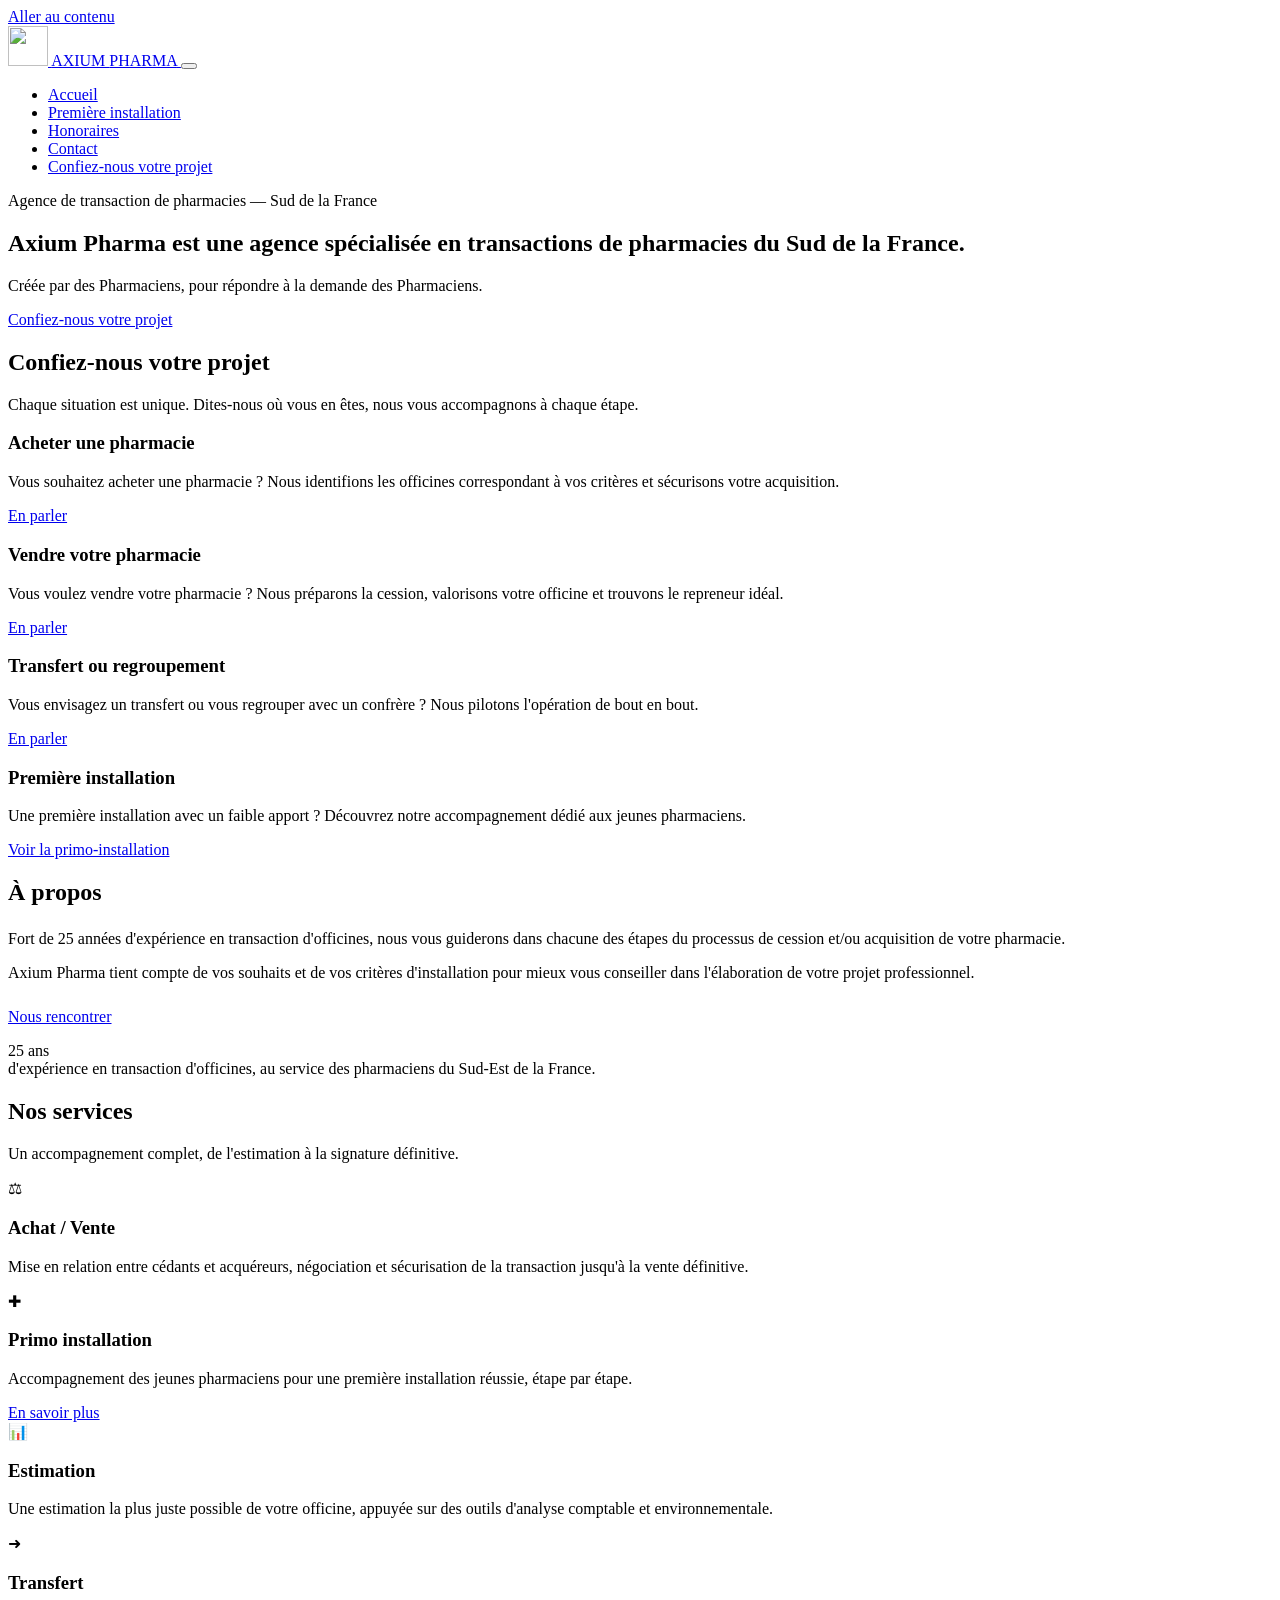
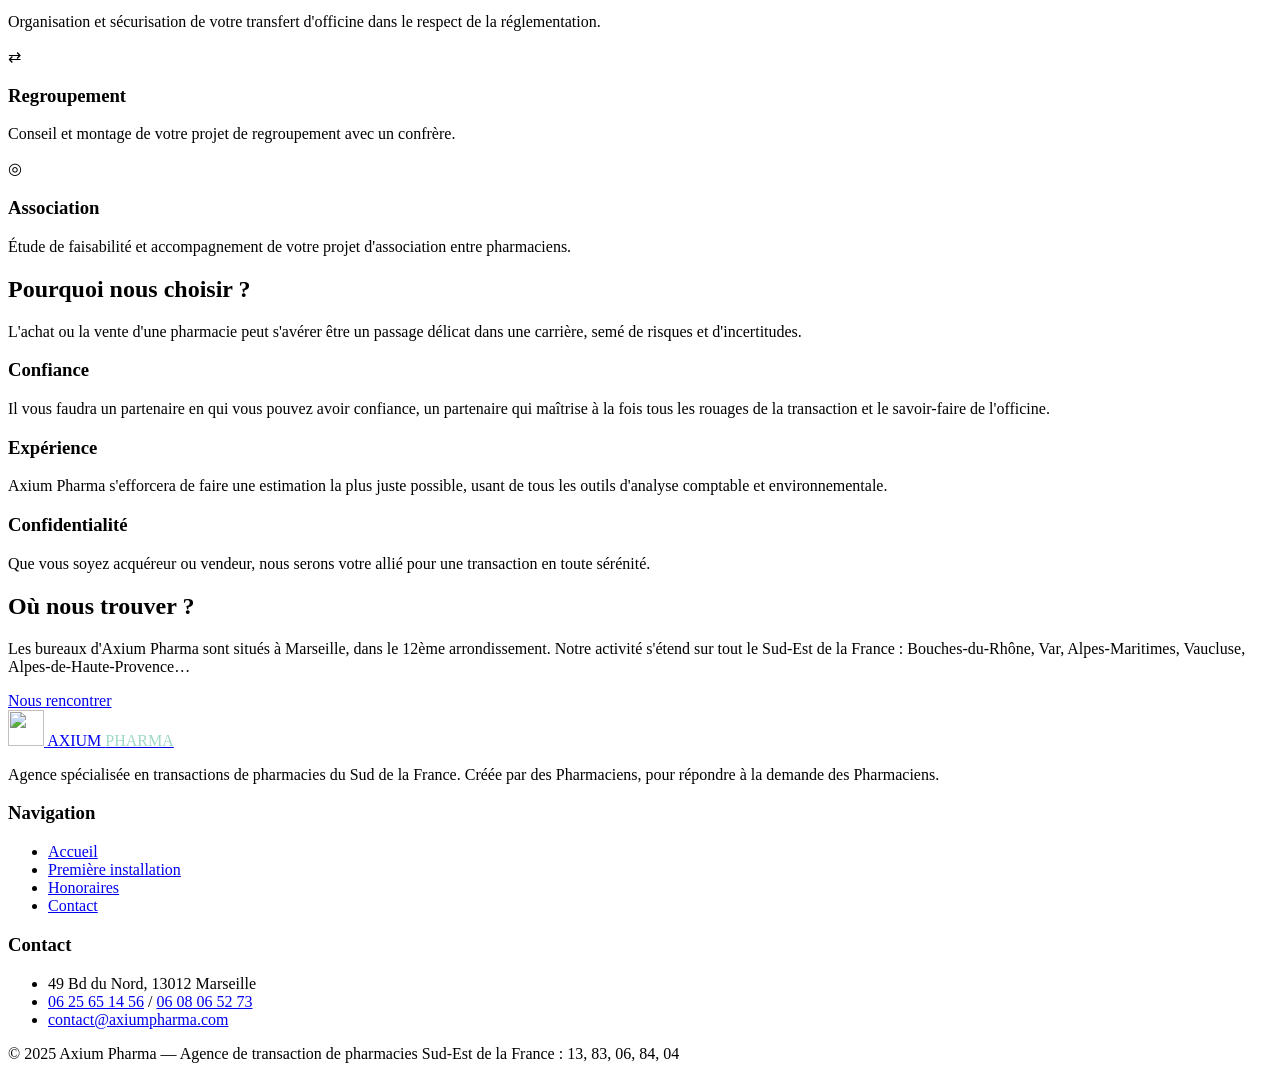
==== index.html @ 80dd694c "Create index.html for Axium Pharma website Initial creation of the index.html file for the Axium Pha" ====
<!DOCTYPE html>
<html lang="fr">
<head>
  <meta charset="UTF-8">
  <meta name="viewport" content="width=device-width, initial-scale=1.0">
  <title>AXIUM PHARMA | Agence de Transaction de Pharmacies | Sud de la France</title>
  <meta name="description" content="Achat / Vente de pharmacies avec Axium Pharma, agence de transaction pharmaceutique. Nous vous conseillons et vous accompagnons pour l'acquisition ou la cession de votre pharmacie. Estimation, étude prévisionnelle, prospection, transfert... Annonces pharmacies 13 / Pharmacie à vendre Provence">
  <link rel="icon" type="image/svg+xml" href="assets/img/favicon.svg">
  <link rel="preconnect" href="https://fonts.googleapis.com">
  <link rel="preconnect" href="https://fonts.gstatic.com" crossorigin>
  <link href="https://fonts.googleapis.com/css2?family=Fraunces:opsz,wght@9..144,500;9..144,600;9..144,700&family=Inter:wght@400;500;600;700&display=swap" rel="stylesheet">
  <link rel="stylesheet" href="assets/css/style.css">
  <meta property="og:type" content="website">
  <meta property="og:site_name" content="Axium Pharma">
  <meta property="og:title" content="AXIUM PHARMA | Agence de Transaction de Pharmacies | Sud de la France">
  <meta property="og:description" content="Créée par des Pharmaciens, pour répondre à la demande des Pharmaciens. Achat, vente, transfert, primo-installation de pharmacies dans le Sud-Est de la France.">
  <meta property="og:url" content="https://www.axiumpharma.com/">
</head>
<body>
  <a class="skip-link" href="#contenu">Aller au contenu</a>

  <header class="site-header">
    <div class="container header-inner">
      <a class="brand" href="index.html" aria-label="Axium Pharma - Accueil">
        <img src="assets/img/logo.svg" alt="" width="40" height="40">
        <span class="brand-name">AXIUM <span>PHARMA</span></span>
      </a>
      <button class="burger" aria-label="Ouvrir le menu" aria-expanded="false" aria-controls="nav">
        <span></span><span></span><span></span>
      </button>
      <nav class="main-nav" id="nav" aria-label="Navigation principale">
        <ul>
          <li><a href="index.html" data-page="index.html">Accueil</a></li>
          <li><a href="inst.html" data-page="inst.html">Première installation</a></li>
          <li><a href="honoraires.html" data-page="honoraires.html">Honoraires</a></li>
          <li><a href="contact.html" data-page="contact.html">Contact</a></li>
          <li><a class="btn nav-cta" href="contact.html">Confiez-nous votre projet</a></li>
        </ul>
      </nav>
    </div>
  </header>

  <main id="contenu">
    <section class="hero">
      <div class="container">
        <p class="eyebrow">Agence de transaction de pharmacies — Sud de la France</p>
        <h1>Axium Pharma est une agence spécialisée en transactions de pharmacies du Sud de la France.</h1>
        <p class="sub">Créée par des Pharmaciens, pour répondre à la demande des Pharmaciens.</p>
        <div class="hero-actions">
          <a class="btn btn-light" href="contact.html">Confiez-nous votre projet</a>
          <a class="btn btn-outline" style="color:#fff !important;border-color:rgba(255,255,255,.6)" href="#services">Découvrir nos services</a>
        </div>
      </div>
    </section>

    <section class="section" id="projet">
      <div class="container">
        <div class="section-head">
          <h2>Confiez-nous votre projet</h2>
          <p>Chaque situation est unique. Dites-nous où vous en êtes, nous vous accompagnons à chaque étape.</p>
        </div>
        <div class="cards">
          <div class="card">
            <h3>Acheter une pharmacie</h3>
            <p>Vous souhaitez acheter une pharmacie ? Nous identifions les officines correspondant à vos critères et sécurisons votre acquisition.</p>
            <a class="card-link" href="contact.html">En parler</a>
          </div>
          <div class="card">
            <h3>Vendre votre pharmacie</h3>
            <p>Vous voulez vendre votre pharmacie ? Nous préparons la cession, valorisons votre officine et trouvons le repreneur idéal.</p>
            <a class="card-link" href="contact.html">En parler</a>
          </div>
          <div class="card">
            <h3>Transfert ou regroupement</h3>
            <p>Vous envisagez un transfert ou vous regrouper avec un confrère ? Nous pilotons l'opération de bout en bout.</p>
            <a class="card-link" href="contact.html">En parler</a>
          </div>
          <div class="card">
            <h3>Première installation</h3>
            <p>Une première installation avec un faible apport ? Découvrez notre accompagnement dédié aux jeunes pharmaciens.</p>
            <a class="card-link" href="inst.html">Voir la primo-installation</a>
          </div>
        </div>
      </div>
    </section>

    <section class="section alt" id="apropos">
      <div class="container about-grid">
        <div>
          <div class="section-head" style="margin-bottom:24px">
            <h2>À propos</h2>
          </div>
          <p>Fort de 25 années d'expérience en transaction d'officines, nous vous guiderons dans chacune des étapes du processus de cession et/ou acquisition de votre pharmacie.</p>
          <p>Axium Pharma tient compte de vos souhaits et de vos critères d'installation pour mieux vous conseiller dans l'élaboration de votre projet professionnel.</p>
          <p style="margin-top:26px"><a class="btn" href="contact.html">Nous rencontrer</a></p>
        </div>
        <div class="about-badge">
          <div class="number">25 ans</div>
          <div class="label">d'expérience en transaction d'officines, au service des pharmaciens du Sud-Est de la France.</div>
        </div>
      </div>
    </section>

    <section class="section" id="services">
      <div class="container">
        <div class="section-head">
          <h2>Nos services</h2>
          <p>Un accompagnement complet, de l'estimation à la signature définitive.</p>
        </div>
        <div class="cards">
          <div class="card">
            <div class="icon">⚖</div>
            <h3>Achat / Vente</h3>
            <p>Mise en relation entre cédants et acquéreurs, négociation et sécurisation de la transaction jusqu'à la vente définitive.</p>
          </div>
          <div class="card">
            <div class="icon">✚</div>
            <h3>Primo installation</h3>
            <p>Accompagnement des jeunes pharmaciens pour une première installation réussie, étape par étape.</p>
            <a class="card-link" href="inst.html">En savoir plus</a>
          </div>
          <div class="card">
            <div class="icon">📊</div>
            <h3>Estimation</h3>
            <p>Une estimation la plus juste possible de votre officine, appuyée sur des outils d'analyse comptable et environnementale.</p>
          </div>
          <div class="card">
            <div class="icon">➜</div>
            <h3>Transfert</h3>
            <p>Organisation et sécurisation de votre transfert d'officine dans le respect de la réglementation.</p>
          </div>
          <div class="card">
            <div class="icon">⇄</div>
            <h3>Regroupement</h3>
            <p>Conseil et montage de votre projet de regroupement avec un confrère.</p>
          </div>
          <div class="card">
            <div class="icon">◎</div>
            <h3>Association</h3>
            <p>Étude de faisabilité et accompagnement de votre projet d'association entre pharmaciens.</p>
          </div>
        </div>
      </div>
    </section>

    <section class="section alt" id="pourquoi">
      <div class="container">
        <div class="section-head">
          <h2>Pourquoi nous choisir ?</h2>
          <p>L'achat ou la vente d'une pharmacie peut s'avérer être un passage délicat dans une carrière, semé de risques et d'incertitudes.</p>
        </div>
        <div class="pillars">
          <div class="pillar">
            <h3>Confiance</h3>
            <p>Il vous faudra un partenaire en qui vous pouvez avoir confiance, un partenaire qui maîtrise à la fois tous les rouages de la transaction et le savoir-faire de l'officine.</p>
          </div>
          <div class="pillar">
            <h3>Expérience</h3>
            <p>Axium Pharma s'efforcera de faire une estimation la plus juste possible, usant de tous les outils d'analyse comptable et environnementale.</p>
          </div>
          <div class="pillar">
            <h3>Confidentialité</h3>
            <p>Que vous soyez acquéreur ou vendeur, nous serons votre allié pour une transaction en toute sérénité.</p>
          </div>
        </div>
      </div>
    </section>

    <section class="section" id="ou-nous-trouver">
      <div class="container">
        <div class="cta-band">
          <div>
            <h2>Où nous trouver ?</h2>
            <p>Les bureaux d'Axium Pharma sont situés à Marseille, dans le 12ème arrondissement. Notre activité s'étend sur tout le Sud-Est de la France : Bouches-du-Rhône, Var, Alpes-Maritimes, Vaucluse, Alpes-de-Haute-Provence…</p>
          </div>
          <a class="btn btn-light" href="contact.html">Nous rencontrer</a>
        </div>
      </div>
    </section>
  </main>

  <footer class="site-footer">
    <div class="container">
      <div class="footer-grid">
        <div>
          <a class="brand" href="index.html" aria-label="Axium Pharma - Accueil">
            <img src="assets/img/logo.svg" alt="" width="36" height="36">
            <span class="brand-name">AXIUM <span style="color:#9fd8c3;font-weight:400">PHARMA</span></span>
          </a>
          <p style="margin-top:16px">Agence spécialisée en transactions de pharmacies du Sud de la France. Créée par des Pharmaciens, pour répondre à la demande des Pharmaciens.</p>
        </div>
        <div>
          <h3>Navigation</h3>
          <ul>
            <li><a href="index.html">Accueil</a></li>
            <li><a href="inst.html">Première installation</a></li>
            <li><a href="honoraires.html">Honoraires</a></li>
            <li><a href="contact.html">Contact</a></li>
          </ul>
        </div>
        <div>
          <h3>Contact</h3>
          <ul>
            <li>49 Bd du Nord, 13012 Marseille</li>
            <li><a href="tel:+33625651456">06 25 65 14 56</a> / <a href="tel:+33608065273">06 08 06 52 73</a></li>
            <li><a href="mailto:contact@axiumpharma.com">contact@axiumpharma.com</a></li>
          </ul>
        </div>
      </div>
      <div class="footer-bottom">
        <span>© <span id="year">2025</span> Axium Pharma — Agence de transaction de pharmacies</span>
        <span>Sud-Est de la France : 13, 83, 06, 84, 04</span>
      </div>
    </div>
  </footer>

  <script src="assets/js/main.js"></script>
</body>
</html>
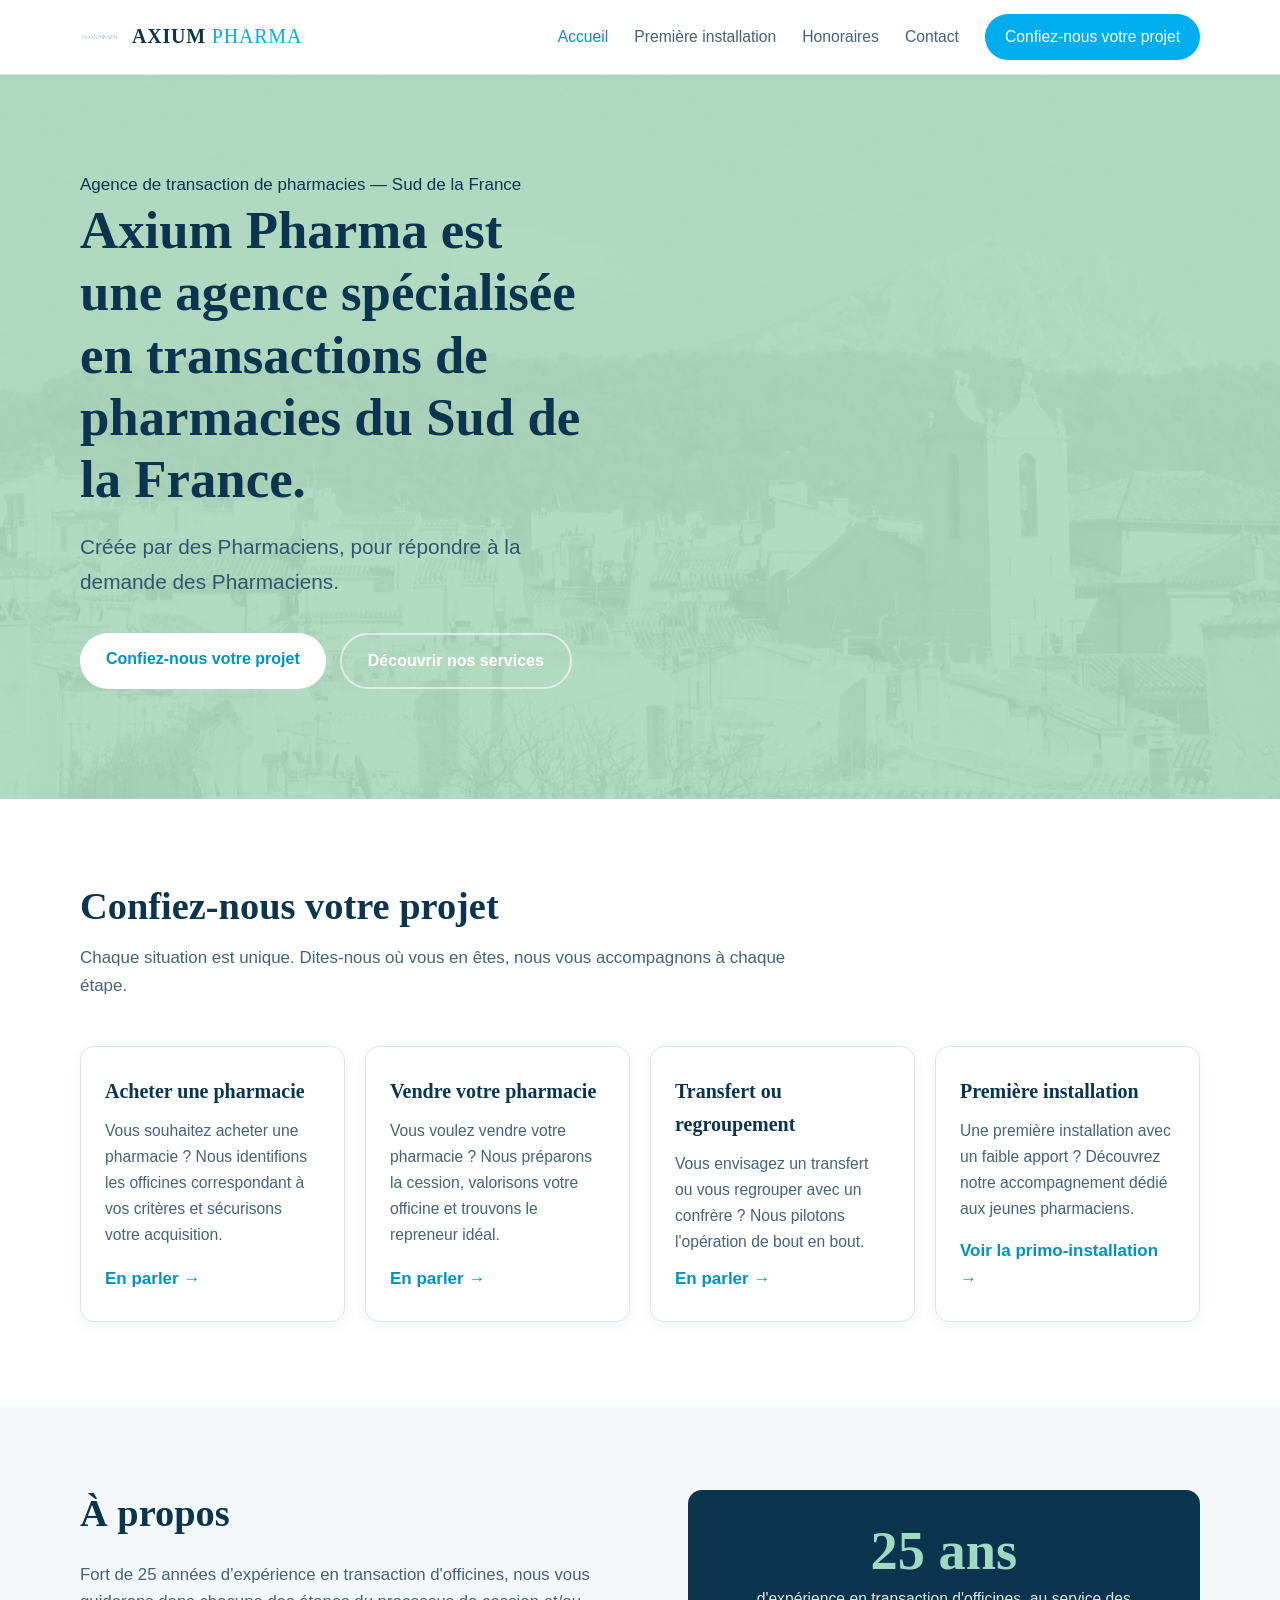
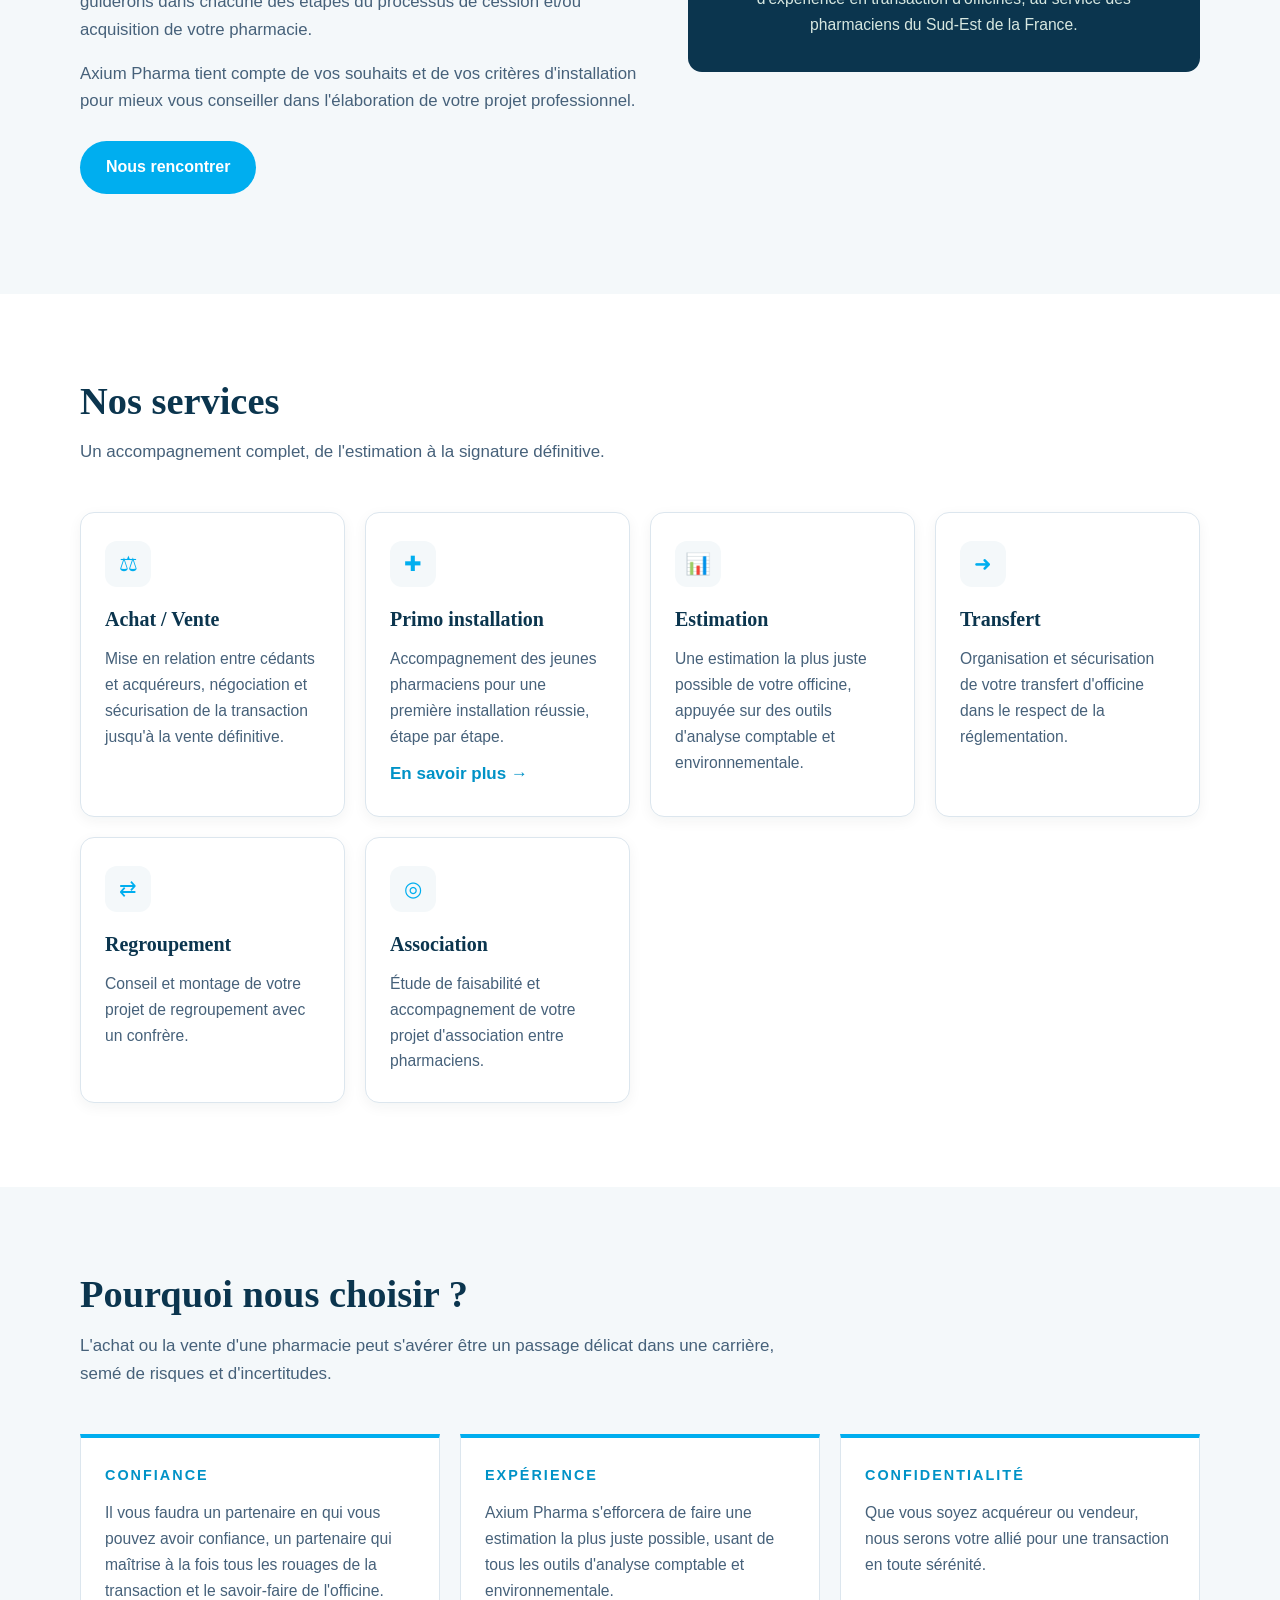
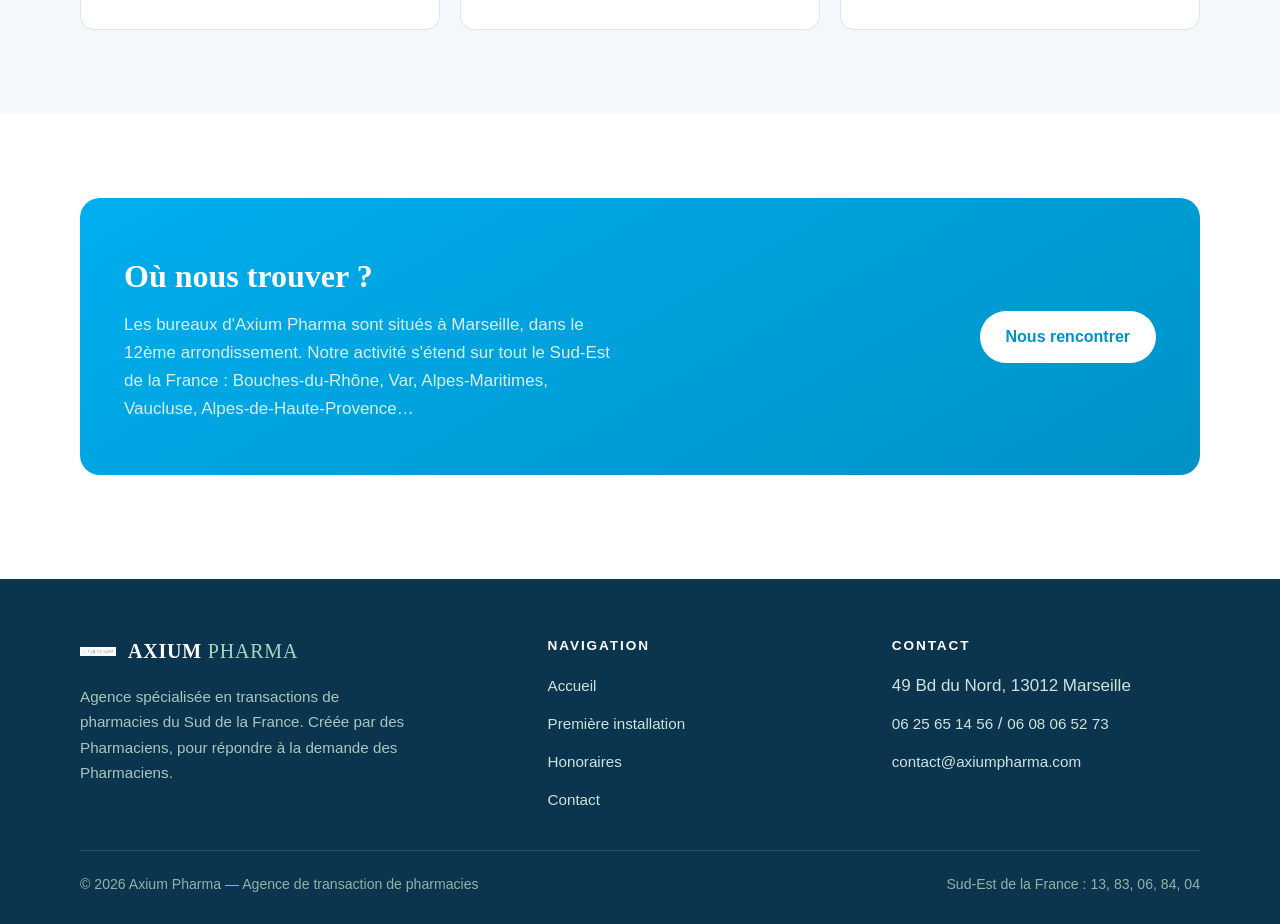
==== commit 98db12a1: "Replace logo.svg with logoaxium.jpg in index.html" ====
--- a/index.html
+++ b/index.html
@@ -5,7 +5,7 @@
   <meta name="viewport" content="width=device-width, initial-scale=1.0">
   <title>AXIUM PHARMA | Agence de Transaction de Pharmacies | Sud de la France</title>
   <meta name="description" content="Achat / Vente de pharmacies avec Axium Pharma, agence de transaction pharmaceutique. Nous vous conseillons et vous accompagnons pour l'acquisition ou la cession de votre pharmacie. Estimation, étude prévisionnelle, prospection, transfert... Annonces pharmacies 13 / Pharmacie à vendre Provence">
-  <link rel="icon" type="image/svg+xml" href="assets/img/favicon.svg">
+  <link rel="icon" type="image/jpeg" href="assets/img/logoaxium.jpg">
   <link rel="preconnect" href="https://fonts.googleapis.com">
   <link rel="preconnect" href="https://fonts.gstatic.com" crossorigin>
   <link href="https://fonts.googleapis.com/css2?family=Fraunces:opsz,wght@9..144,500;9..144,600;9..144,700&family=Inter:wght@400;500;600;700&display=swap" rel="stylesheet">
@@ -22,7 +22,7 @@
   <header class="site-header">
     <div class="container header-inner">
       <a class="brand" href="index.html" aria-label="Axium Pharma - Accueil">
-        <img src="assets/img/logo.svg" alt="" width="40" height="40">
+        <img src="assets/img/logoaxium.jpg" alt="Axium Pharma" width="40" height="40">
         <span class="brand-name">AXIUM <span>PHARMA</span></span>
       </a>
       <button class="burger" aria-label="Ouvrir le menu" aria-expanded="false" aria-controls="nav">
@@ -184,7 +184,7 @@
       <div class="footer-grid">
         <div>
           <a class="brand" href="index.html" aria-label="Axium Pharma - Accueil">
-            <img src="assets/img/logo.svg" alt="" width="36" height="36">
+            <img src="assets/img/logoaxium.jpg" alt="Axium Pharma" width="36" height="36">
             <span class="brand-name">AXIUM <span style="color:#9fd8c3;font-weight:400">PHARMA</span></span>
           </a>
           <p style="margin-top:16px">Agence spécialisée en transactions de pharmacies du Sud de la France. Créée par des Pharmaciens, pour répondre à la demande des Pharmaciens.</p>
--- a/assets/css/style.css
+++ b/assets/css/style.css
@@ -0,0 +1,448 @@
+:root {
+  --green: #00aeef;
+  --green-dark: #0092c7;
+  --ink: #0b354e;
+  --ink-soft: #46617a;
+  --bg: #ffffff;
+  --bg-soft: #f4f8fa;
+  --line: #dce6ee;
+  --gold: #a8d5ba;
+  --radius: 14px;
+  --shadow: 0 10px 30px rgba(11, 53, 78, 0.10);
+  --font-head: "Fraunces", "Georgia", serif;
+  --font-body: "Inter", -apple-system, "Segoe UI", Roboto, Helvetica, Arial, sans-serif;
+}
+
+* { margin: 0; padding: 0; box-sizing: border-box; }
+
+html { scroll-behavior: smooth; }
+
+body {
+  font-family: var(--font-body);
+  color: var(--ink);
+  background: var(--bg);
+  line-height: 1.65;
+  font-size: 17px;
+  -webkit-font-smoothing: antialiased;
+}
+
+img { max-width: 100%; height: auto; display: block; }
+
+a { color: var(--green-dark); }
+
+.container { width: min(1120px, 92%); margin: 0 auto; }
+
+.skip-link {
+  position: absolute;
+  left: -9999px;
+  top: 0;
+  background: var(--ink);
+  color: #fff;
+  padding: 10px 16px;
+  z-index: 100;
+}
+.skip-link:focus { left: 12px; top: 12px; }
+
+.site-header {
+  position: sticky;
+  top: 0;
+  z-index: 50;
+  background: rgba(255, 255, 255, 0.92);
+  backdrop-filter: blur(10px);
+  border-bottom: 1px solid var(--line);
+  transition: box-shadow 0.25s ease;
+}
+.site-header.scrolled { box-shadow: var(--shadow); }
+
+.header-inner {
+  display: flex;
+  align-items: center;
+  justify-content: space-between;
+  gap: 16px;
+  padding: 14px 0;
+}
+
+.brand {
+  display: flex;
+  align-items: center;
+  gap: 12px;
+  text-decoration: none;
+  color: var(--ink);
+}
+.brand-name { font-family: var(--font-head); font-size: 1.25rem; font-weight: 700; letter-spacing: 0.04em; }
+.brand-name span { color: var(--green); font-weight: 400; }
+
+.main-nav ul {
+  display: flex;
+  align-items: center;
+  gap: 26px;
+  list-style: none;
+}
+.main-nav a {
+  text-decoration: none;
+  color: var(--ink-soft);
+  font-weight: 500;
+  font-size: 0.98rem;
+}
+.main-nav a:hover, .main-nav a.active { color: var(--green-dark); }
+
+.btn {
+  display: inline-block;
+  background: var(--green);
+  color: #fff !important;
+  text-decoration: none;
+  font-weight: 600;
+  padding: 13px 26px;
+  border-radius: 999px;
+  border: none;
+  cursor: pointer;
+  font-size: 1rem;
+  transition: background 0.2s ease, transform 0.2s ease;
+}
+.btn:hover { background: var(--green-dark); transform: translateY(-1px); }
+.btn.btn-outline {
+  background: transparent;
+  color: var(--green-dark) !important;
+  border: 2px solid var(--green);
+}
+.btn.btn-outline:hover { background: var(--green); color: #fff !important; }
+.btn.btn-light { background: #fff; color: var(--green-dark) !important; }
+.btn.btn-light:hover { background: var(--bg-soft); }
+
+.nav-cta { padding: 10px 20px; font-size: 0.95rem; }
+
+.burger {
+  display: none;
+  background: none;
+  border: none;
+  cursor: pointer;
+  padding: 8px;
+}
+.burger span {
+  display: block;
+  width: 26px;
+  height: 2px;
+  background: var(--ink);
+  margin: 6px 0;
+  transition: 0.25s;
+}
+
+.hero {
+  background:
+    linear-gradient(rgba(168, 213, 186, 0.88), rgba(168, 213, 186, 0.88)),
+    url("../img/fondaxium.png") center/cover no-repeat,
+    #a8d5ba;
+  color: #0b354e;
+  padding: 96px 0 110px;
+}
+}
+.hero .eyebrow {
+  text-transform: uppercase;
+  letter-spacing: 0.18em;
+  font-size: 0.8rem;
+  font-weight: 600;
+  color: #0b6a8a;
+  margin-bottom: 18px;
+}
+.hero h1 {
+  font-family: var(--font-head);
+  font-weight: 600;
+  font-size: clamp(2rem, 4.6vw, 3.3rem);
+  line-height: 1.18;
+  max-width: 19ch;
+  margin-bottom: 20px;
+}
+.hero .sub {
+  font-size: clamp(1.05rem, 1.8vw, 1.3rem);
+  color: #33546b;
+  max-width: 46ch;
+  margin-bottom: 34px;
+}
+.hero-actions { display: flex; flex-wrap: wrap; gap: 14px; }
+
+.section { padding: 84px 0; }
+.section.alt { background: var(--bg-soft); }
+
+.section-head { max-width: 720px; margin-bottom: 46px; }
+.section-head h2, .page-title h1 {
+  font-family: var(--font-head);
+  font-weight: 600;
+  font-size: clamp(1.7rem, 3.2vw, 2.4rem);
+  line-height: 1.22;
+  margin-bottom: 14px;
+}
+.section-head p { color: var(--ink-soft); font-size: 1.06rem; }
+
+.cards {
+  display: grid;
+  grid-template-columns: repeat(auto-fit, minmax(240px, 1fr));
+  gap: 20px;
+}
+.card {
+  background: #fff;
+  border: 1px solid var(--line);
+  border-radius: var(--radius);
+  padding: 28px 24px;
+  box-shadow: 0 4px 14px rgba(16, 49, 43, 0.05);
+  transition: transform 0.2s ease, box-shadow 0.2s ease;
+  display: flex;
+  flex-direction: column;
+  gap: 10px;
+}
+.card:hover { transform: translateY(-4px); box-shadow: var(--shadow); }
+.card h3 { font-family: var(--font-head); font-size: 1.25rem; font-weight: 600; }
+.card p { color: var(--ink-soft); font-size: 0.98rem; flex: 1; }
+.card .card-link { font-weight: 600; text-decoration: none; color: var(--green-dark); }
+.card .card-link::after { content: " →"; }
+
+.card .icon {
+  width: 46px;
+  height: 46px;
+  border-radius: 12px;
+  background: var(--bg-soft);
+  display: grid;
+  place-items: center;
+  margin-bottom: 6px;
+  color: var(--green);
+  font-size: 1.3rem;
+}
+
+.about-grid {
+  display: grid;
+  grid-template-columns: 1.1fr 1fr;
+  gap: 44px;
+  align-items: start;
+}
+.about-grid p { color: var(--ink-soft); margin-bottom: 16px; font-size: 1.05rem; }
+.about-badge {
+  background: var(--ink);
+  color: #fff;
+  border-radius: var(--radius);
+  padding: 34px 30px;
+  text-align: center;
+}
+.about-badge .number {
+  font-family: var(--font-head);
+  font-size: 3.4rem;
+  font-weight: 700;
+  color: #9fd8c3;
+  line-height: 1;
+}
+.about-badge .label { margin-top: 8px; color: #d7e8e1; font-size: 0.98rem; }
+
+.pillars { display: grid; grid-template-columns: repeat(auto-fit, minmax(260px, 1fr)); gap: 20px; }
+.pillar {
+  border-top: 4px solid var(--green);
+  background: #fff;
+  border-radius: 0 0 var(--radius) var(--radius);
+  padding: 26px 24px;
+  border-left: 1px solid var(--line);
+  border-right: 1px solid var(--line);
+  border-bottom: 1px solid var(--line);
+}
+.pillar h3 {
+  text-transform: uppercase;
+  letter-spacing: 0.14em;
+  font-size: 0.9rem;
+  color: var(--green-dark);
+  margin-bottom: 12px;
+}
+.pillar p { color: var(--ink-soft); font-size: 0.98rem; }
+
+.quote {
+  font-family: var(--font-head);
+  font-style: italic;
+  font-size: clamp(1.15rem, 2.2vw, 1.45rem);
+  line-height: 1.5;
+  color: var(--ink);
+  border-left: 4px solid var(--gold);
+  padding: 6px 0 6px 24px;
+  margin: 34px 0;
+}
+
+.check-list { list-style: none; display: grid; gap: 14px; margin: 22px 0 30px; }
+.check-list li {
+  padding-left: 34px;
+  position: relative;
+  color: var(--ink-soft);
+}
+.check-list li strong { color: var(--ink); }
+.check-list li::before {
+  content: "✓";
+  position: absolute;
+  left: 0;
+  top: 0;
+  width: 22px;
+  height: 22px;
+  border-radius: 50%;
+  background: var(--green);
+  color: #fff;
+  font-size: 0.8rem;
+  display: grid;
+  place-items: center;
+}
+
+.cta-band {
+  background: linear-gradient(150deg, var(--green) 0%, var(--green-dark) 100%);
+  color: #fff;
+  border-radius: 20px;
+  padding: 52px 44px;
+  display: flex;
+  flex-wrap: wrap;
+  align-items: center;
+  justify-content: space-between;
+  gap: 24px;
+}
+.cta-band h2 { font-family: var(--font-head); font-size: clamp(1.4rem, 2.6vw, 2rem); margin-bottom: 8px; }
+.cta-band p { color: #d9efe7; max-width: 52ch; }
+
+.page-hero {
+  background:
+    linear-gradient(rgba(168, 213, 186, 0.9), rgba(168, 213, 186, 0.9)),
+    url("../img/fondaxium.png") center/cover no-repeat,
+    #a8d5ba;
+  color: #0b354e;
+  padding: 70px 0 64px;
+}
+.page-hero .eyebrow {
+  text-transform: uppercase;
+  letter-spacing: 0.18em;
+  font-size: 0.8rem;
+  font-weight: 600;
+  color: #0b6a8a;
+  margin-bottom: 14px;
+}
+.page-hero h1 { font-family: var(--font-head); font-size: clamp(1.9rem, 4vw, 2.8rem); font-weight: 600; line-height: 1.2; max-width: 22ch; }
+.page-hero p { color: #33546b; margin-top: 12px; max-width: 60ch; }
+
+.prose { max-width: 780px; }
+.prose p { margin-bottom: 18px; color: var(--ink-soft); font-size: 1.05rem; }
+.prose h2 {
+  font-family: var(--font-head);
+  font-size: 1.5rem;
+  margin: 40px 0 16px;
+}
+.prose ul { margin: 0 0 22px 20px; color: var(--ink-soft); }
+.prose ul li { margin-bottom: 12px; }
+.prose strong { color: var(--ink); }
+
+.contact-grid {
+  display: grid;
+  grid-template-columns: 0.9fr 1.1fr;
+  gap: 28px;
+  align-items: start;
+}
+.contact-card {
+  background: var(--bg-soft);
+  border: 1px solid var(--line);
+  border-radius: var(--radius);
+  padding: 32px 28px;
+}
+.contact-card h2 { font-family: var(--font-head); font-size: 1.4rem; margin-bottom: 18px; }
+.contact-card address { font-style: normal; color: var(--ink-soft); margin-bottom: 18px; line-height: 1.8; }
+.contact-card .phones { font-size: 1.05rem; margin-bottom: 6px; }
+.contact-card a { font-weight: 600; }
+
+.form-card {
+  background: #fff;
+  border: 1px solid var(--line);
+  border-radius: var(--radius);
+  padding: 32px 28px;
+  box-shadow: var(--shadow);
+}
+.form-card h2 { font-family: var(--font-head); font-size: 1.4rem; margin-bottom: 20px; }
+.form-row { display: grid; grid-template-columns: 1fr 1fr; gap: 16px; }
+.field { margin-bottom: 16px; }
+.field label { display: block; font-weight: 600; font-size: 0.92rem; margin-bottom: 6px; }
+.field input, .field textarea {
+  width: 100%;
+  padding: 12px 14px;
+  border: 1px solid var(--line);
+  border-radius: 10px;
+  font: inherit;
+  font-size: 0.98rem;
+  background: #fbfdfc;
+  color: var(--ink);
+}
+.field input:focus, .field textarea:focus {
+  outline: 2px solid rgba(14, 124, 91, 0.35);
+  border-color: var(--green);
+}
+.field textarea { min-height: 140px; resize: vertical; }
+.form-note { font-size: 0.88rem; color: var(--ink-soft); margin-top: 12px; }
+.form-status { margin-top: 12px; font-weight: 600; color: var(--green-dark); display: none; }
+
+.map-frame {
+  margin-top: 40px;
+  border-radius: var(--radius);
+  overflow: hidden;
+  border: 1px solid var(--line);
+  box-shadow: var(--shadow);
+}
+.map-frame iframe { width: 100%; height: 360px; border: 0; display: block; }
+
+.site-footer {
+  background: var(--ink);
+  color: #cfe3db;
+  padding: 56px 0 28px;
+  margin-top: 20px;
+}
+.footer-grid {
+  display: grid;
+  grid-template-columns: 1.4fr 1fr 1fr;
+  gap: 36px;
+  margin-bottom: 36px;
+}
+.site-footer .brand-name { color: #fff; }
+.site-footer p { font-size: 0.95rem; color: #a9c6bc; max-width: 40ch; }
+.site-footer h3 {
+  color: #fff;
+  font-size: 0.85rem;
+  text-transform: uppercase;
+  letter-spacing: 0.14em;
+  margin-bottom: 14px;
+}
+.site-footer ul { list-style: none; display: grid; gap: 10px; }
+.site-footer a { color: #cfe3db; text-decoration: none; font-size: 0.95rem; }
+.site-footer a:hover { color: #fff; }
+.footer-bottom {
+  border-top: 1px solid rgba(255, 255, 255, 0.14);
+  padding-top: 22px;
+  display: flex;
+  flex-wrap: wrap;
+  gap: 10px;
+  justify-content: space-between;
+  font-size: 0.88rem;
+  color: #8fb3a6;
+}
+
+@media (max-width: 900px) {
+  .about-grid, .contact-grid, .footer-grid { grid-template-columns: 1fr; }
+  .main-nav {
+    position: absolute;
+    top: 100%;
+    left: 0;
+    right: 0;
+    background: #fff;
+    border-bottom: 1px solid var(--line);
+    box-shadow: var(--shadow);
+    display: none;
+  }
+  .main-nav.open { display: block; }
+  .main-nav ul { flex-direction: column; align-items: flex-start; gap: 0; padding: 10px 4%; }
+  .main-nav li { width: 100%; }
+  .main-nav a { display: block; padding: 13px 6px; border-bottom: 1px solid var(--line); }
+  .main-nav .nav-cta { margin: 12px 6px 16px; display: inline-block; }
+  .burger { display: block; }
+  .burger.open span:nth-child(1) { transform: translateY(8px) rotate(45deg); }
+  .burger.open span:nth-child(2) { opacity: 0; }
+  .burger.open span:nth-child(3) { transform: translateY(-8px) rotate(-45deg); }
+  .hero { padding: 70px 0 84px; }
+  .section { padding: 64px 0; }
+}
+
+@media (max-width: 560px) {
+  .form-row { grid-template-columns: 1fr; }
+  .cta-band { padding: 38px 26px; }
+  .header-cta-desktop { display: none; }
+}
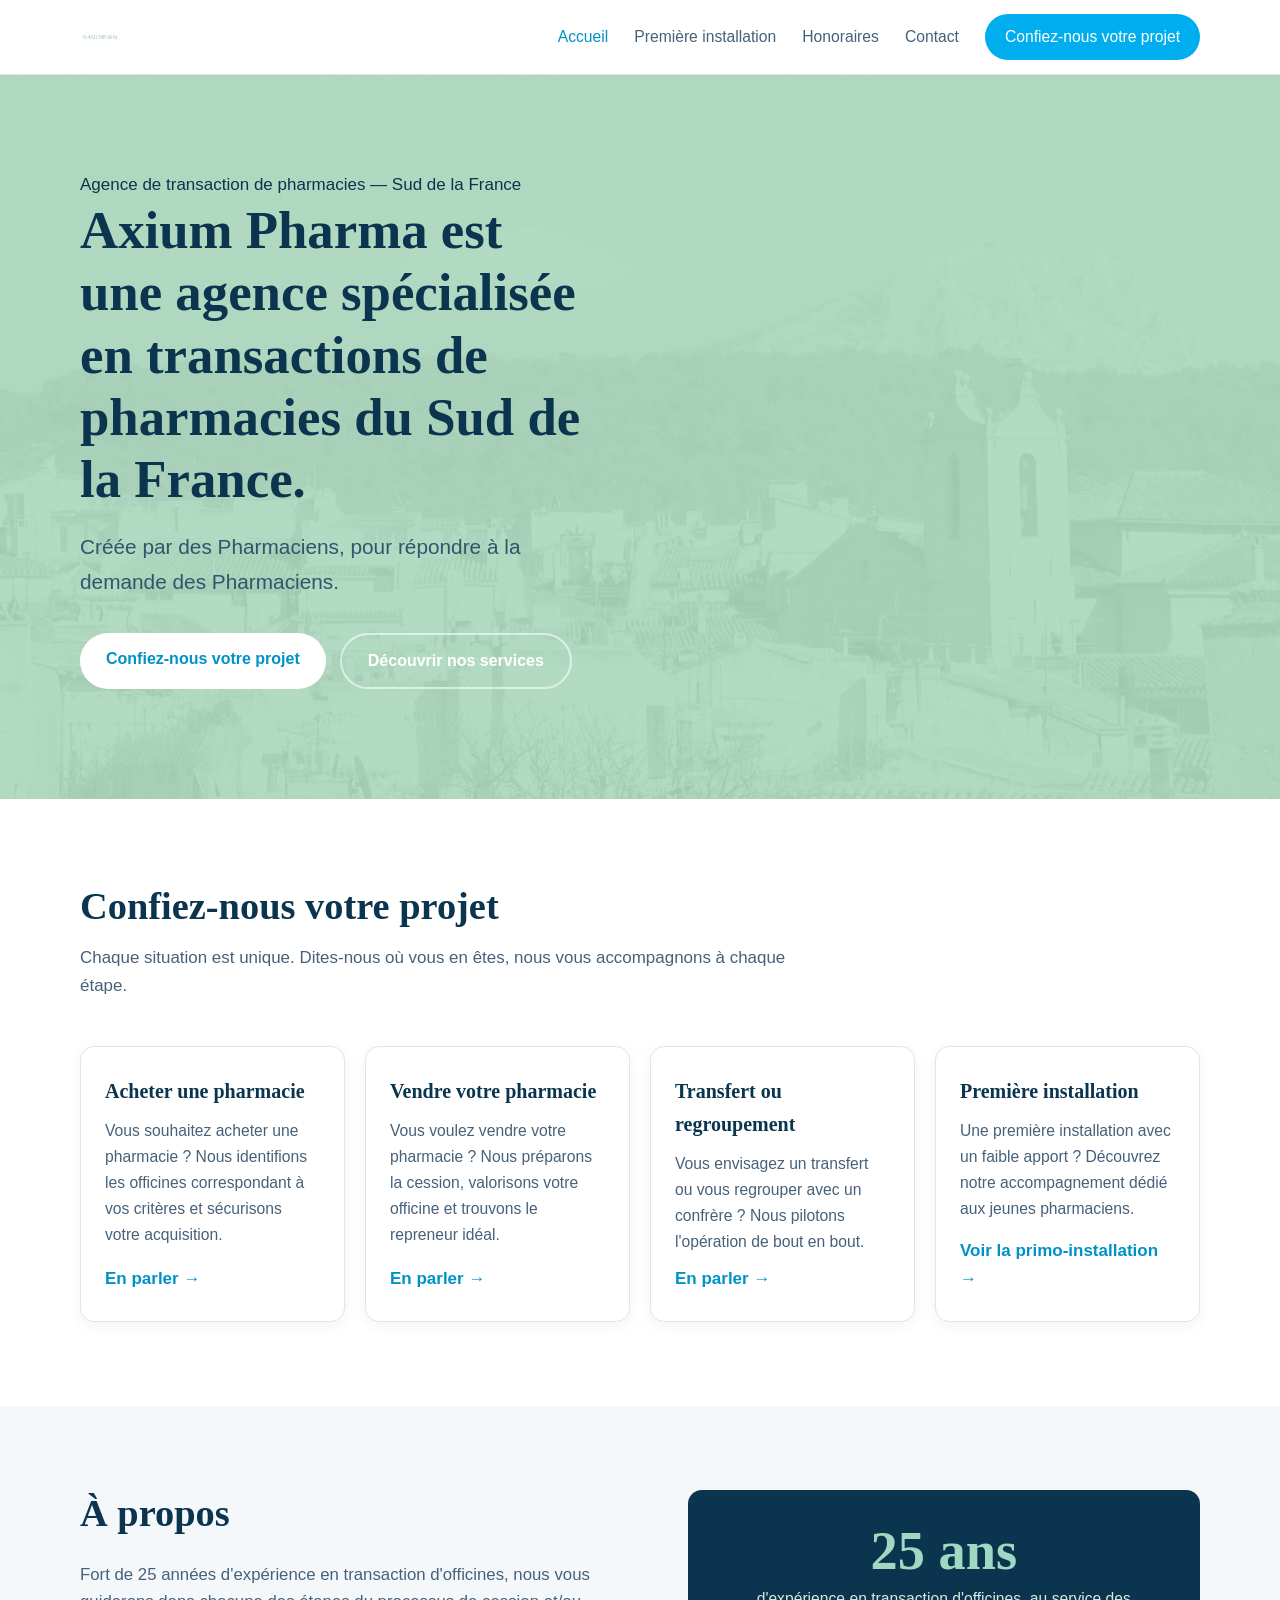
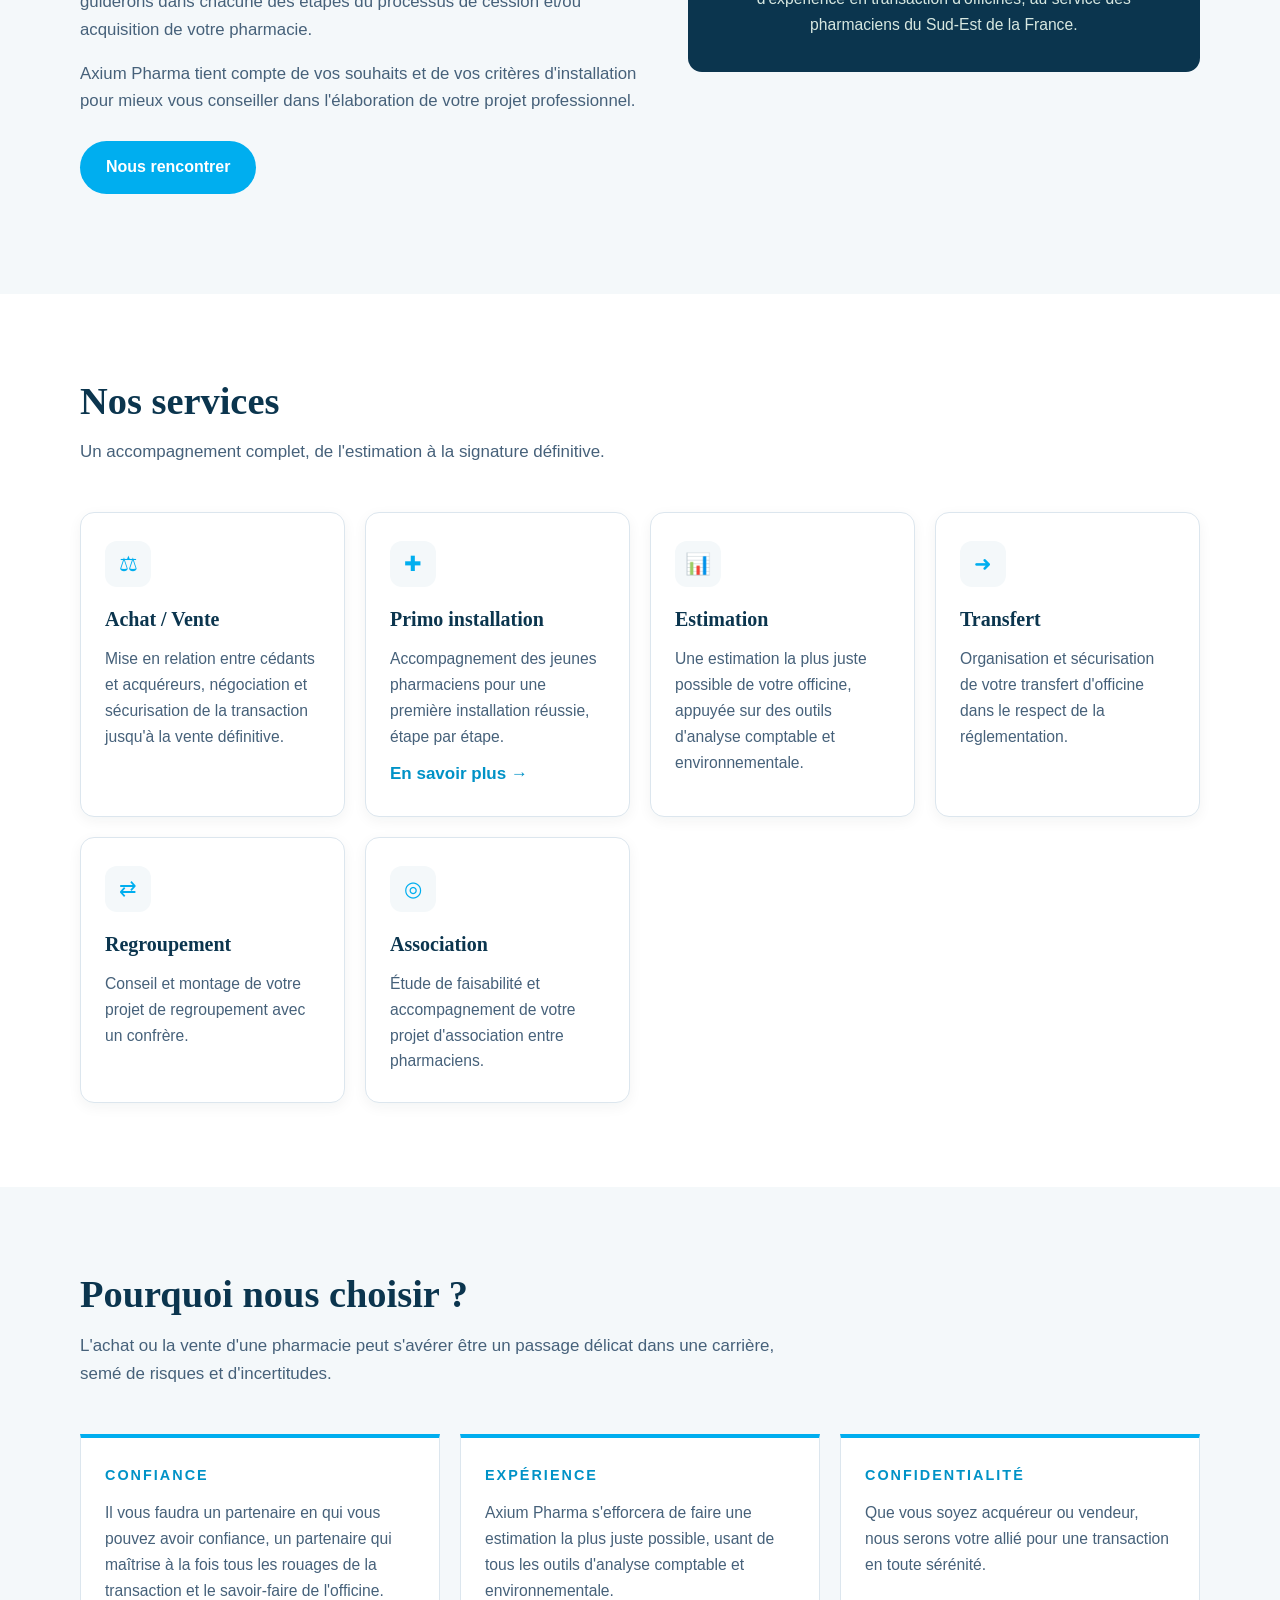
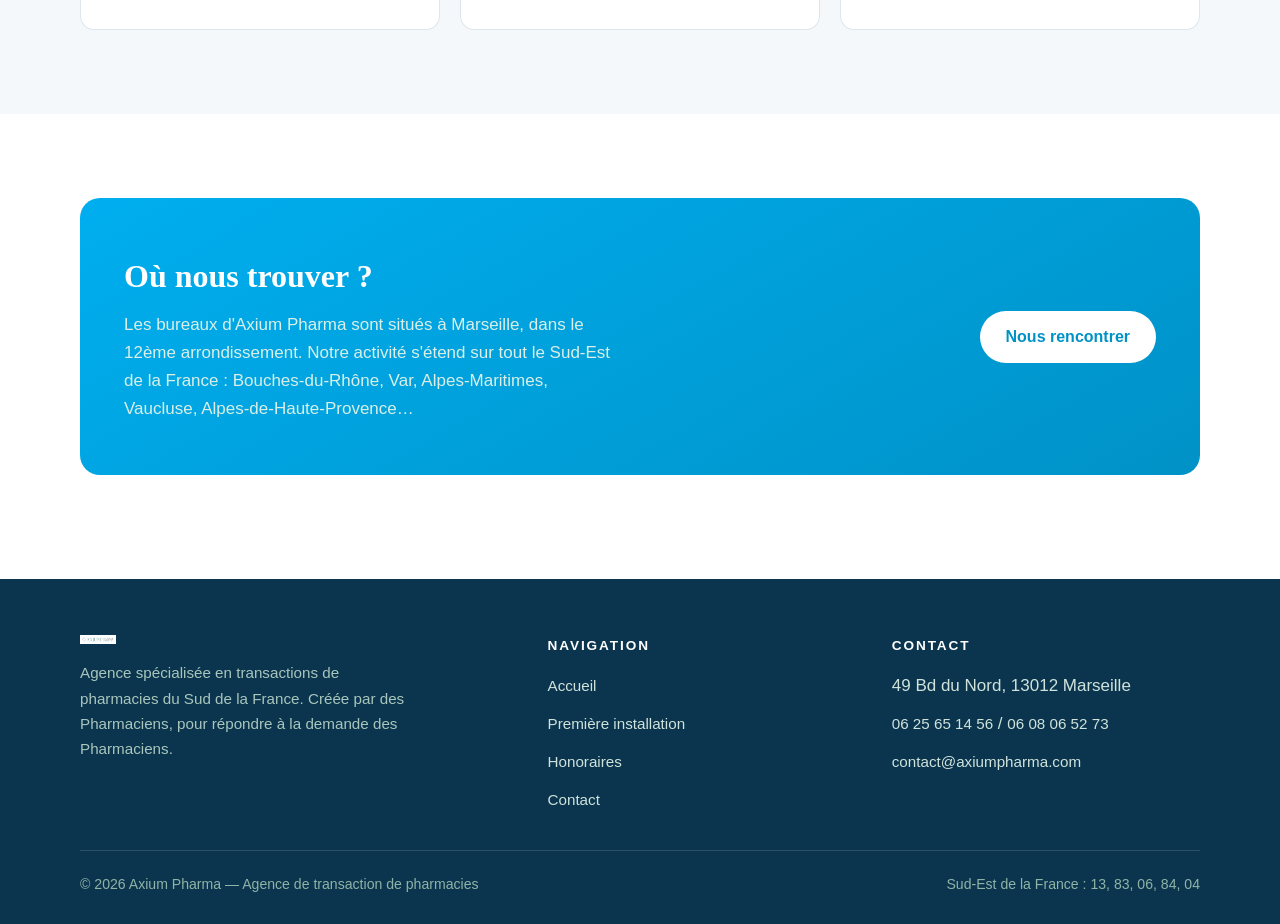
==== commit 1fb6ab24: "Remove brand name from header and footer" ====
--- a/index.html
+++ b/index.html
@@ -23,7 +23,6 @@
     <div class="container header-inner">
       <a class="brand" href="index.html" aria-label="Axium Pharma - Accueil">
         <img src="assets/img/logoaxium.jpg" alt="Axium Pharma" width="40" height="40">
-        <span class="brand-name">AXIUM <span>PHARMA</span></span>
       </a>
       <button class="burger" aria-label="Ouvrir le menu" aria-expanded="false" aria-controls="nav">
         <span></span><span></span><span></span>
@@ -185,7 +184,6 @@
         <div>
           <a class="brand" href="index.html" aria-label="Axium Pharma - Accueil">
             <img src="assets/img/logoaxium.jpg" alt="Axium Pharma" width="36" height="36">
-            <span class="brand-name">AXIUM <span style="color:#9fd8c3;font-weight:400">PHARMA</span></span>
           </a>
           <p style="margin-top:16px">Agence spécialisée en transactions de pharmacies du Sud de la France. Créée par des Pharmaciens, pour répondre à la demande des Pharmaciens.</p>
         </div>
